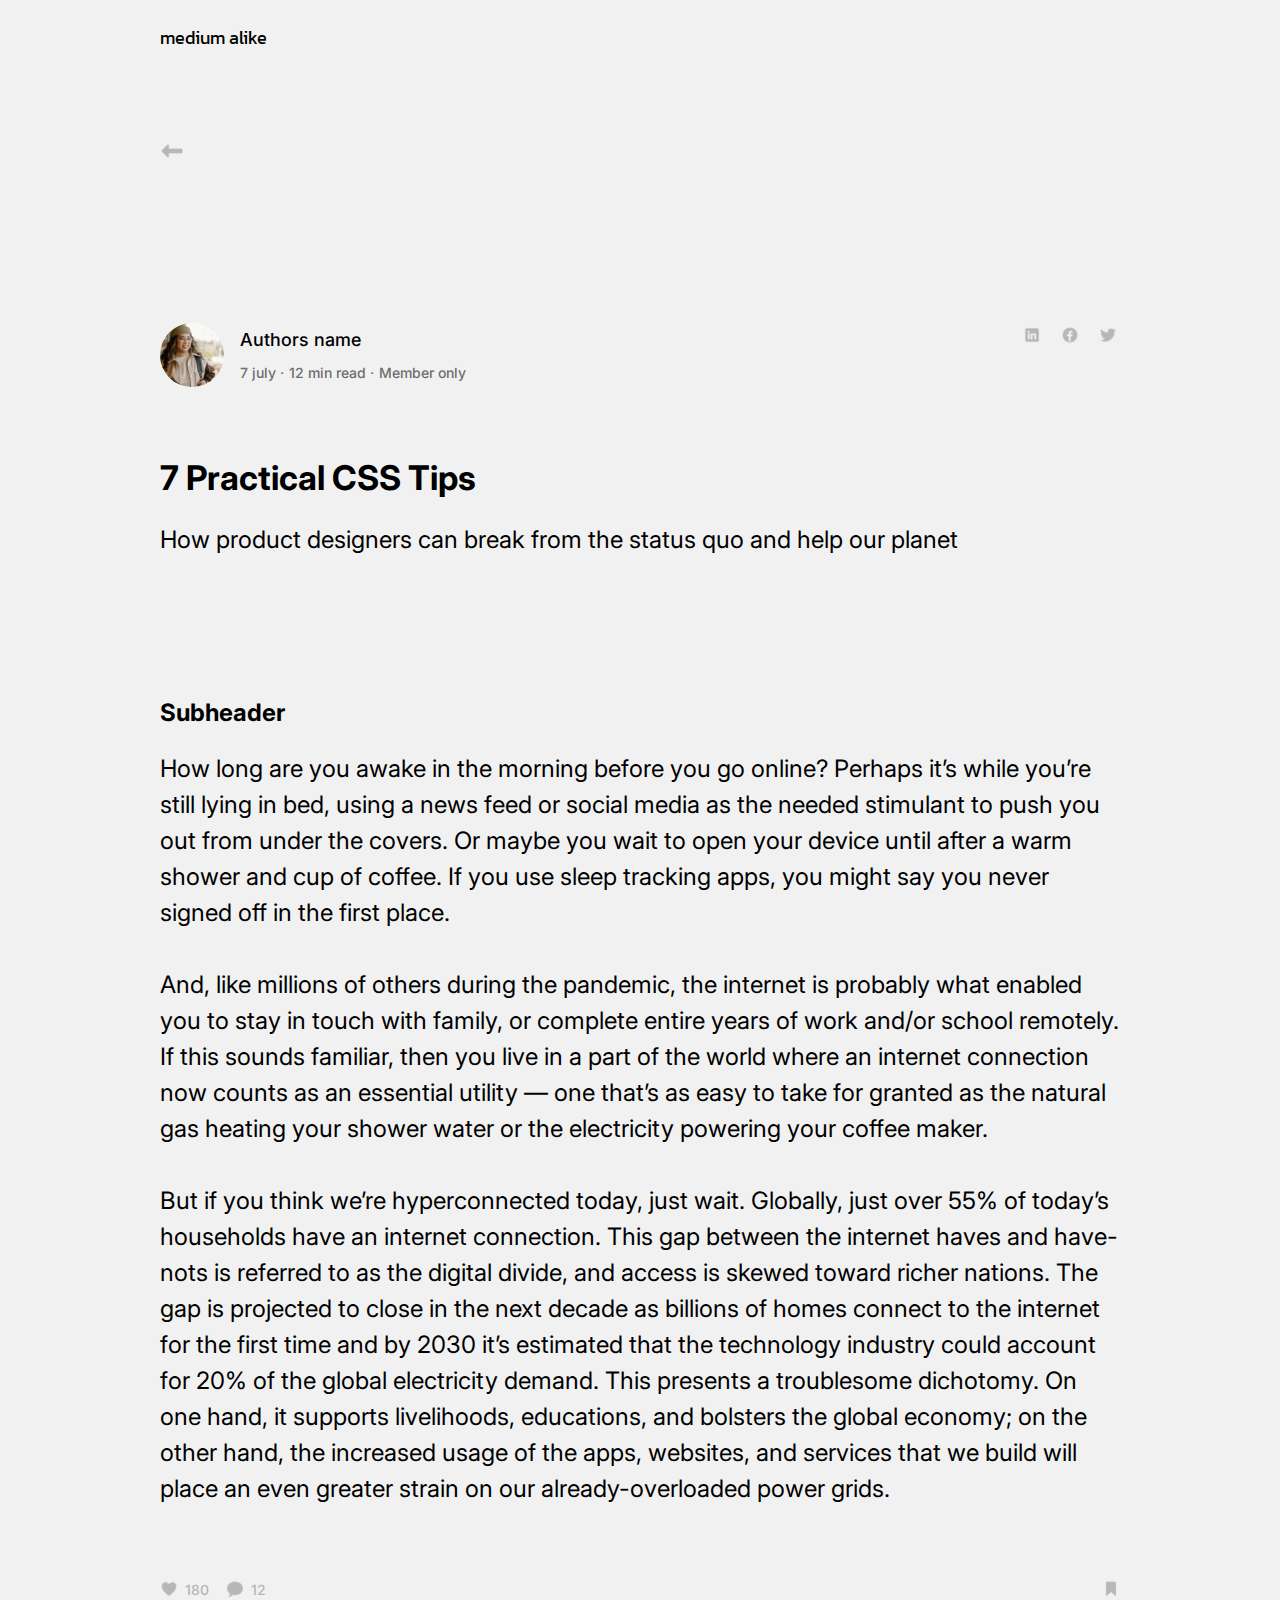
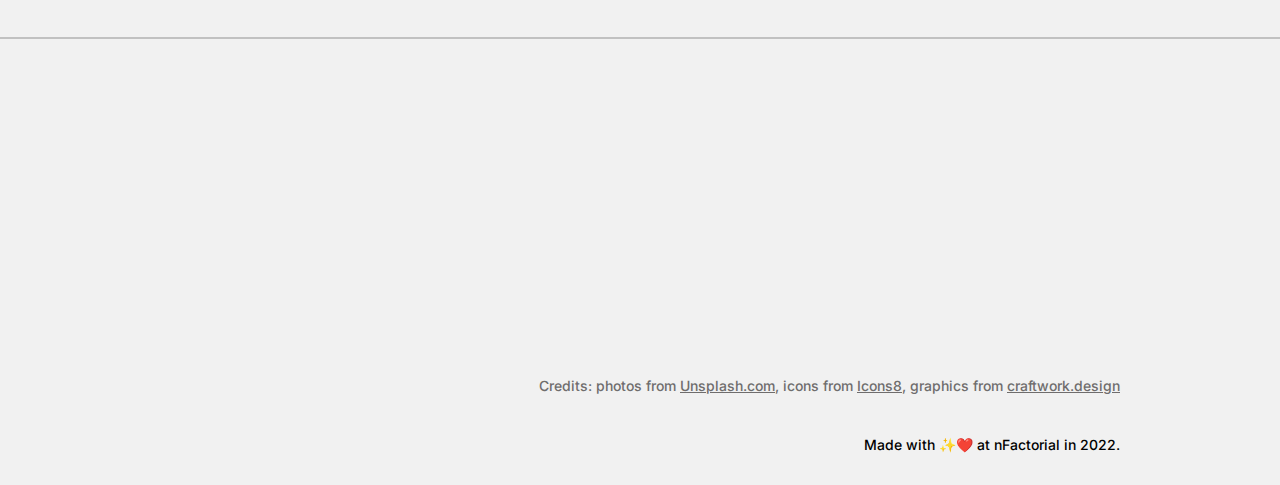
==== index2.html @ 7ba8a16d "renamed index2" ====
<!DOCTYPE html>
<html lang="en">

<head>
    <meta charset="UTF-8">
    <meta name="viewport" content="width=device-width, initial-scale=1.0">
    <link rel="stylesheet" href="./css/news-page.css">
    <link href="https://fonts.googleapis.com/css2?family=Kanit:wght@500&display=swap" rel="stylesheet">
    <link href="https://fonts.googleapis.com/css2?family=Inter:wght@100..900&family=Kanit:wght@400;500;700&display=swap" rel="stylesheet">
    <title>News</title>
</head>

<body>

    <!-- Header -->
    <header class="header">
        <div class="container">
            <div class="header-logo-1">medium alike</div>
            <div class="header-logo-2">
                <a href="index.html">
                    <img src="./img/left.svg" alt="left">
                </a>
            </div>
        </div>
    </header>

    <div class="main">
        <!-- News List 1 -->
        <div class="news-list">
            <div class="container">
                <div class="news-block">

                    <div class="news">
                        <div class="authors">
                            <div class="authors-box">
                                <div class="auth-logo">
                                    <img src="./img/author.svg" alt="">
                                </div>
                                <div class="info">
                                    <p>Authors name </p>
                                    <p>
                                        <a href="#">7 july ·</a> 
                                        <a href="#">12 min read ·</a>
                                        <a href="#">Member only</a>
                                    </p>
                                </div>
                            </div>
                            <!-- Тут я мог передать иконки по отдельности как ссылки. Но так как цель проекта в другом, решил не заморачиваться -->
                            <div class="socials"> 
                                <img src="./img/icons.svg" alt="">
                            </div>
                        </div>

                        <div class="text">
                            <h1 class="title title-1">7 Practical CSS Tips </h1>
                            <p>
                                How product designers can break from the status quo and help our planet
                            </p>
                        </div>

                        <div class="img">
                            <img src="./img/1-1.svg" alt="">
                        </div>

                        <div class="post">
                            <h1 class="post-title">Subheader </h1>
                            <p>
                                How long are you awake in the morning before you go online? Perhaps it’s while you’re still lying in bed, 
                                using a news feed or social media as the needed stimulant to push you out from under the covers. Or maybe you
                                wait to open your device until after a warm shower and cup of coffee. If you use sleep tracking apps, you might say you
                                never signed off in the first place. <br><br>
                                And, like millions of others during the pandemic, the internet is probably what enabled you to stay in touch with family, 
                                or complete entire years of work and/or school remotely. If this sounds familiar, then you live in a part of the world where 
                                an internet connection now counts as an essential utility — one that’s as easy to take for granted as the natural gas heating 
                                your shower water or the electricity powering your coffee maker. <br><br>
                                But if you think we’re hyperconnected today, just wait. Globally, just over 55% of today’s households have an internet 
                                connection. This gap between the internet haves and have-nots is referred to as the digital divide, and access is skewed 
                                toward richer nations. The gap is projected to close in the next decade as billions of homes connect to the internet for the 
                                first time and by 2030 it’s estimated that the technology industry could account for 20% of the global electricity demand. 
                                This presents a troublesome dichotomy. On one hand, it supports livelihoods, educations, and bolsters the global economy; on 
                                the other hand, the increased usage of the apps, websites, and services that we build will place an even greater strain on our 
                                already-overloaded power grids.
                            </p>
                        </div>

                        <div class="info-bottom">

                            <div class="comment">
                                <div class="icon">
                                    <img src="./img/heart.svg" alt="">
                                    <p>180</p>
                                </div>
                                
                                <div class="icon">
                                    <img src="./img/speech-bubble.svg" alt="">
                                    <p>12</p>
                                </div>
                                
                            </div>
                            <div class="icon">
                                <img src="./img/bookmark.svg" alt="">
                            </div>

                        </div>

                    </div>

                    

                </div>

            </div>

            <div class="divider">
                <span class="divider"> </span>
            </div>
            
        </div>

    </div>
 
    <footer class="footer">
        <div class="container">
            <div class="footer-menu">
                <p>
                    Credits: photos from
                    <a href="#">Unsplash.com,</a> icons from 
                    <a href="#">Icons8,</a> graphics from 
                    <a href="#">craftwork.design</a>
                </p>
            </div>
            <!-- <div class="ending"></div> -->
            <p>Made with ✨❤️ at nFactorial in 2022.</p>
        </div>
    </footer>

</body>

</html>
---- css/news-page.css ----
body {
    margin: 0;
    width: 100%;
    background-color: rgba(241, 241, 241, 1)
}

img {
    max-width: 100%;
    display: flex;
}

.container {
    margin: 0 160px;
}

/* ========================================== Header ======================================================= */
.header {
    font-family: Kanit;
    color: rgba(0, 0, 0, 1);
}

.header-logo-1 {
    padding: 24px 0;
    font-size: 18px;
}

.header-logo-2 {
    padding: 64px 0;
}

/* ========================================== News List ======================================================= */
.main {
    margin-top: 96px;
}

.news-block {
    font-family: Inter;
    color: rgba(0, 0, 0, 1);
}

.news {
    max-width: 100%;
}
.news img{
    width: 100%;
}

.news a {
    color: rgb(111, 109, 109);
    text-decoration: none;
}

.auth-logo img{
    width: 64px;
    height: 64px;
}

.info {
    width: 500px;
    display: flex;
    flex-direction: column;
    justify-content: space-around;
}

.authors {
    display: flex;
    justify-content: space-between;
}

.authors-box {
    display: flex;
}

.authors p {
    margin: 0 0 0 16px;
    font-size: 18px;
    font-weight: 500;
}

.authors a {
    font-size: 14px;
}

.title {
    margin: 70px 0 24px 0;
    font-size: 34px;
    font-weight: 700;
}

.text p {
    margin: 0 0 70px 0;
    font-size: 24px;
    font-weight: 400;
    line-height: 36px;
}

.post-title {
    margin: 70px 0 24px 0;
    font-size: 24px;
}

.post p {
    margin: 0;
    font-size: 24px;
    line-height: 36px;
}

.info-bottom {
    margin-top: 70px;
    display: flex;
    justify-content: space-between;
}

.comment {
    display: flex;
}

.comment img {
    width: 18px;
}

.comment p {
    margin: 0;
    margin-left: 7px;
    font-size: 14px;
    font-weight: 500;
    color: rgba(183, 183, 183, 1);
}

.icon {
    height: 24px;
    display: flex;
    align-items: center;
}

.icon:first-child {
    margin-right: 17px;
}

.divider span:after {
    margin: 36px 0 0 0;
    content: '';
    border: 1px solid rgba(111, 109, 109, 0.364);
    display: block;
}

/* ========================================== Footer ======================================================= */
.footer {
    padding-bottom: 32px;
    display: flex;
    min-height: 414px;
    align-items: end;
    justify-content: end;
    text-align: right;
}

.footer p {
    margin: 0;
    font-family: Inter;
    font-size: 14px;
    font-weight: 500;
}

.footer-menu, a{
    margin-bottom: 42px;
    color: rgb(111, 109, 109);
}
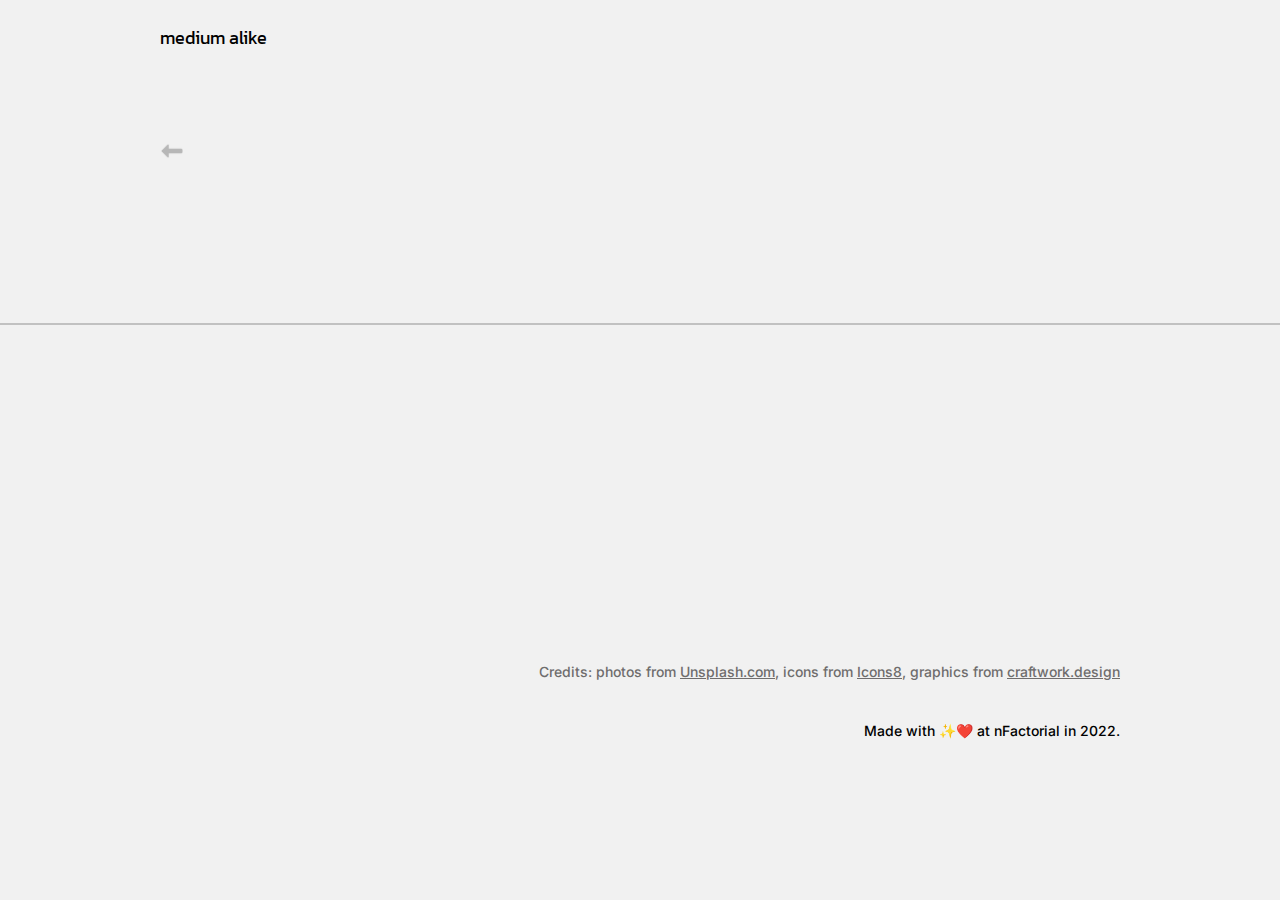
==== commit 7298c067: "second page fetched" ====
--- a/index2.html
+++ b/index2.html
@@ -28,9 +28,9 @@
         <!-- News List 1 -->
         <div class="news-list">
             <div class="container">
-                <div class="news-block">
+                <div class="news-block" id="news-block">
 
-                    <div class="news">
+                    <!-- <div class="news" id="news">
                         <div class="authors">
                             <div class="authors-box">
                                 <div class="auth-logo">
@@ -45,7 +45,7 @@
                                     </p>
                                 </div>
                             </div>
-                            <!-- Тут я мог передать иконки по отдельности как ссылки. Но так как цель проекта в другом, решил не заморачиваться -->
+                            Тут я мог передать иконки по отдельности как ссылки. Но так как цель проекта в другом, решил не заморачиваться
                             <div class="socials"> 
                                 <img src="./img/icons.svg" alt="">
                             </div>
@@ -103,7 +103,7 @@
 
                         </div>
 
-                    </div>
+                    </div> -->
 
                     
 
@@ -134,6 +134,8 @@
         </div>
     </footer>
 
+    <script src="./js/index2.js"></script>
+
 </body>
 
 </html>--- a/css/news-page.css
+++ b/css/news-page.css
@@ -105,6 +105,11 @@
     line-height: 36px;
 }
 
+/* .img-main {
+    display: flex;
+    max-height: 480px;
+} */
+
 .info-bottom {
     margin-top: 70px;
     display: flex;
